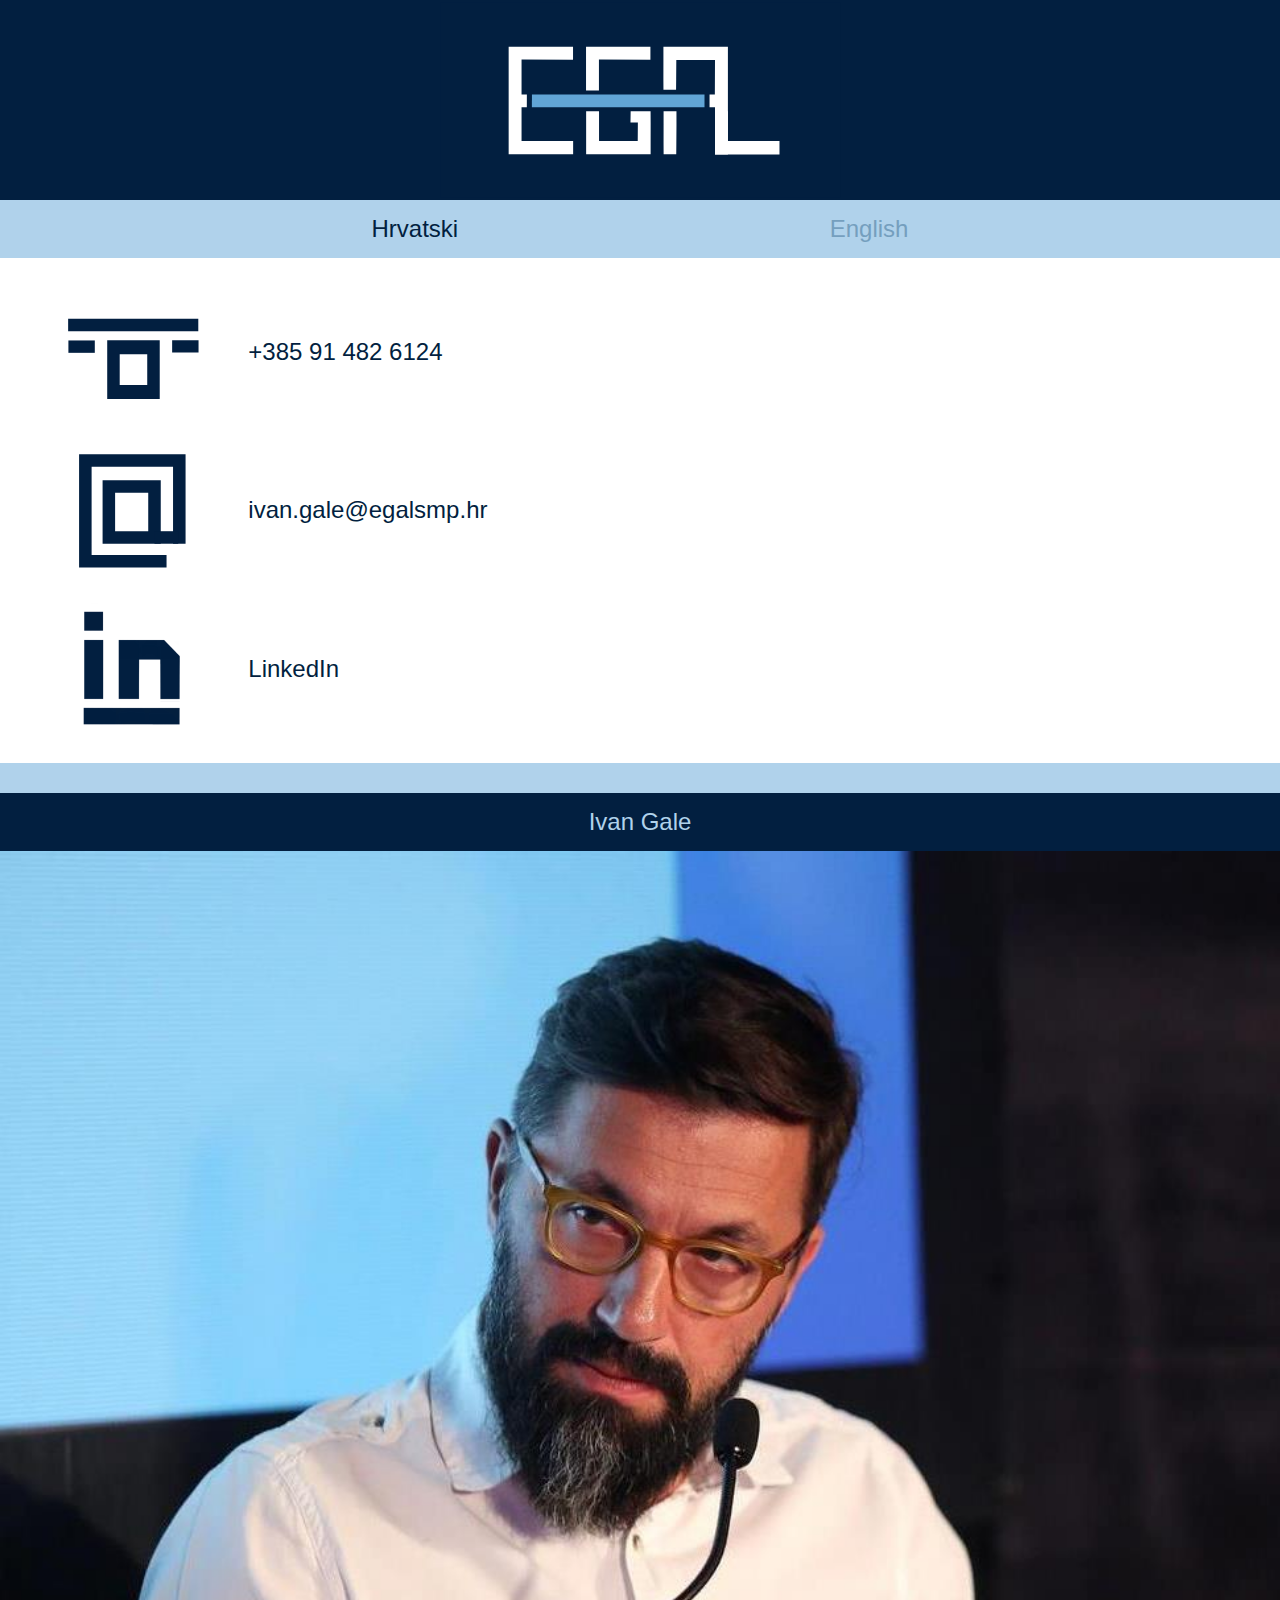
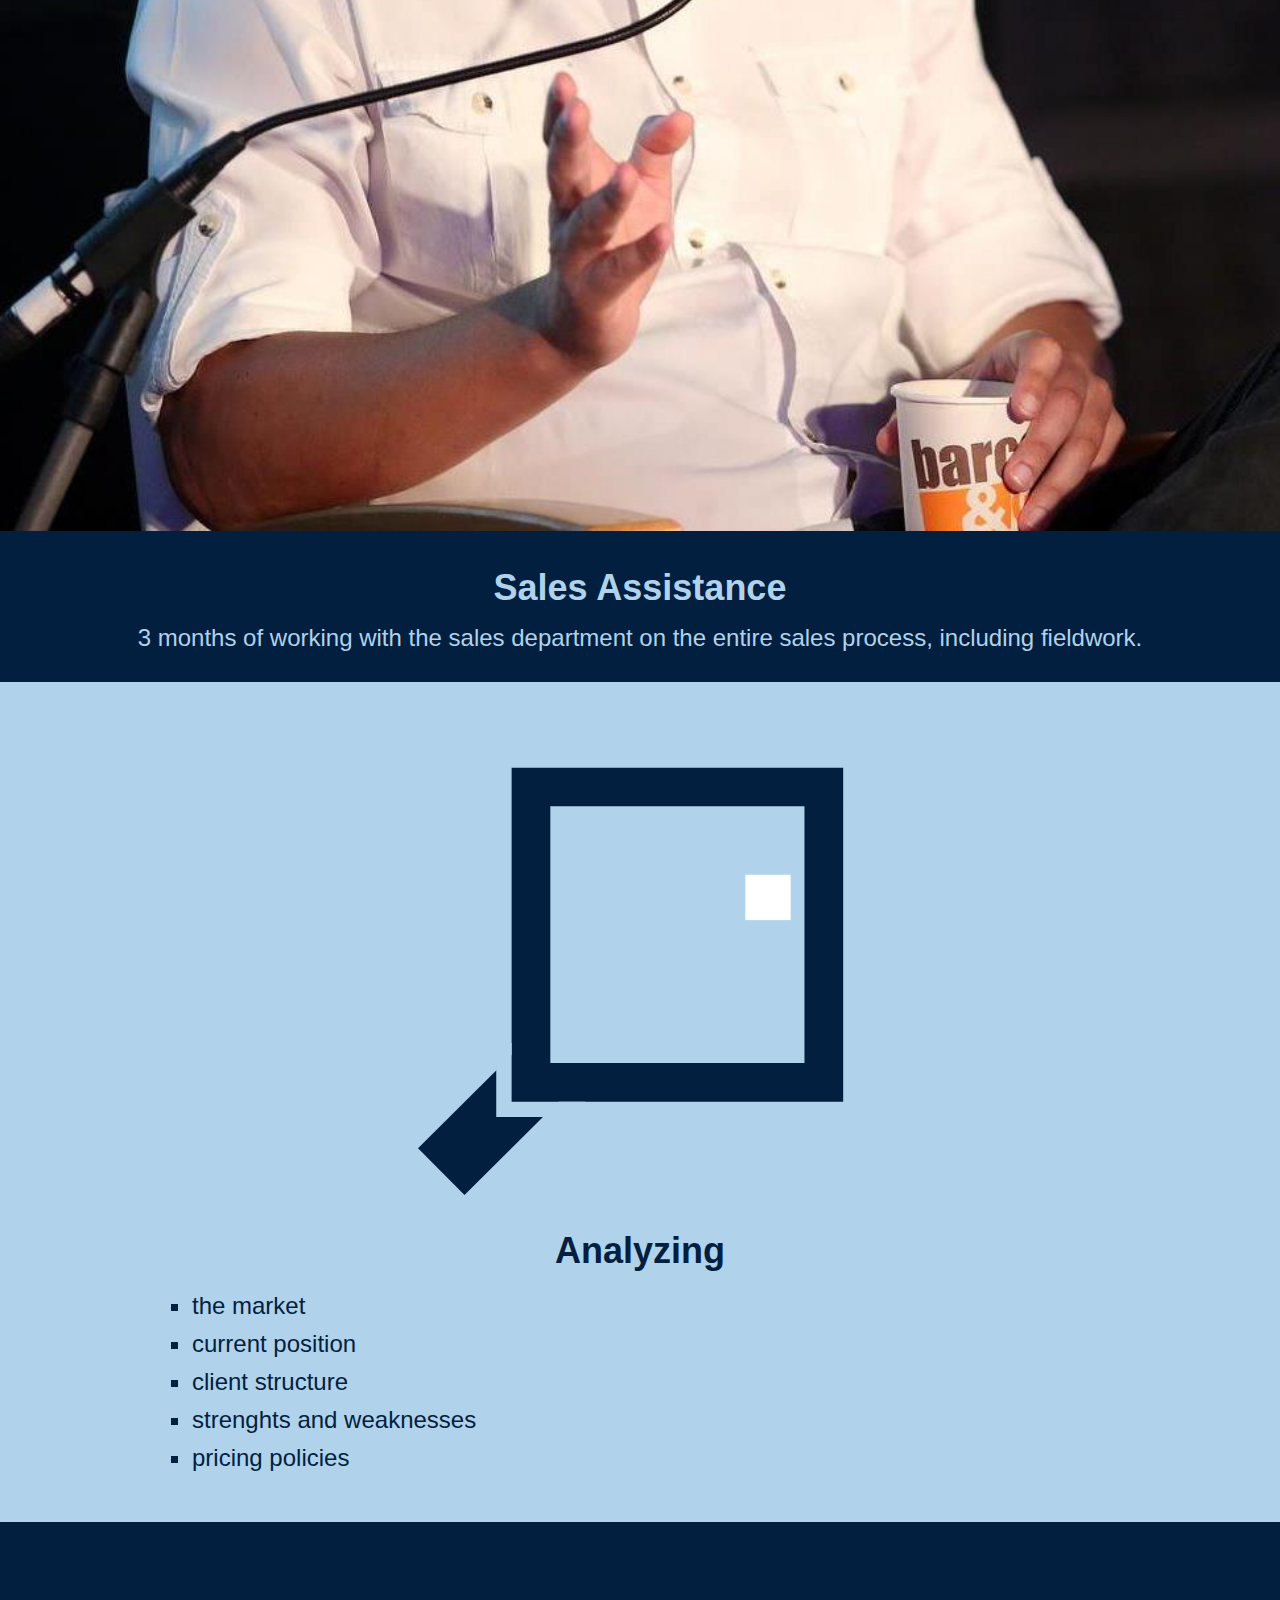
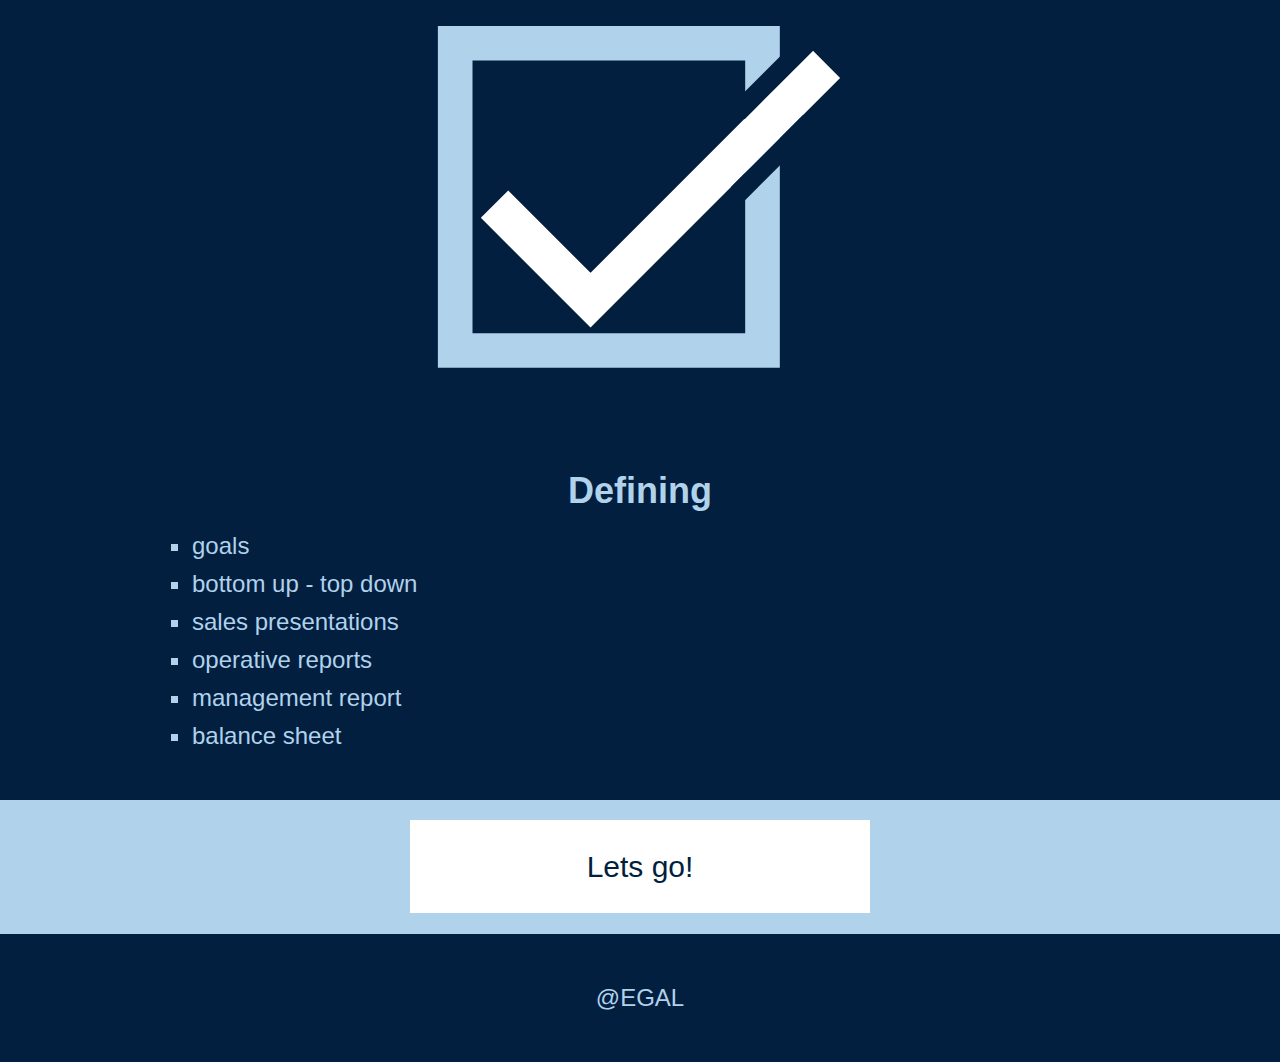
==== en/index.html @ 9bb43aa2 "Add files via upload" ====
<!DOCTYPE html>
<html lang="en">
<head>
    <meta charset="UTF-8">
    <meta name="viewport" content="width=device-width, initial-scale=1.0">
    <title>EGAL</title>
    <link rel="stylesheet" href="../index.css">
    <link rel="shortcut icon" href="../img/favicon.svg" type="image/x-icon">
</head>
<body>
    <section id="top">
        <img src="../img/logo.svg" alt="logo">
    </section>
    <section class="jezik">
        <a href="../hr/index.html" lang="hr" >Hrvatski</a>
        <a href="#" id="odabrani">English</a>
    </section>
    <section class="kontakt" id="kontaktStart">
        <a href="tel:+385914826124">
            <div class="kont-item">
                <img src="../img/tel.svg" alt="tel">
                <p>+385 91 482 6124</p>
            </div>
        </a>
        <a href="mailto:ivan.gale@egalsmp.hr">
            <div class="kont-item">
                <img src="../img/mail.svg" alt="tel">
                <p>ivan.gale@egalsmp.hr</p>
            </div>
        </a>
        <a href="https://www.linkedin.com/in/ivan-gale-0892b82/">
            <div class="kont-item" >
                <img src="../img/LinkedIn.png" alt="tel">
                <p>LinkedIn</p>
            </div>
        </a>
    </section>

    <section class="ivan">
        <p>Ivan Gale</p>
        <img src="../img/ivan.jpeg" alt="Ja">
        <article>
            <h2>Sales Assistance</h2>
            <p>3 months of working with the sales department on the entire sales process, including fieldwork.</p>
        </article>
    </section>

    <section class="analiza">
        <img src="../img/analiza.svg" alt="analiza">
        <h2>Analyzing</h2>
        <ul>
            <li>the market</li>
            <li>current position</li>
            <li>client structure</li>
            <li>strenghts and weaknesses</li>
            <li>pricing policies</li>
        </ul>
    </section>

    <section class="definiranje">
        <img src="../img/definiranje.svg" alt="definiranje">
        <h2>Defining</h2>
        <ul>
            <li>goals</li>
            <li>bottom up - top down</li>
            <li>sales presentations</li>
            <li>operative reports</li>
            <li>management report</li>
            <li>balance sheet</li>
        </ul>
    </section>

    <section id="start-section">
        <a id="start" href="#kontaktStart">Lets go!</a>
    </section>

    <footer>
        @EGAL
    </footer>
</body>
</html>
---- index.css ----
*{
    margin: 0;
    padding: 0;
}

html {
    scroll-behavior: smooth;
  }

body{
    background-color: rgb(176, 210, 235);
    font-family: Arial, Helvetica, sans-serif;
    color:rgb(2, 31, 64);
    font-size: 24px;
    text-align: center;
}

img{
    width: 100%;
}

a{
    text-decoration: none;
    color: rgb(2, 31, 64);
}

#top{
    background-color: rgb(2, 31, 64);
    max-height: 200px;
}

#top img{
    max-height: 200px;
}

.kontakt{
    display: flex;
    flex-direction: column;
    padding: 15px 5%;
    background-color: white;
}

.kont-item{
    display: flex;
    flex-direction: row;
    justify-content: left;
    align-items: center;
    margin:10px 0;
}

.kont-item img{
    width: 12%;
    margin-right: 4%;
}

.jezik{
    display: flex;
    flex-direction: row;
    justify-content: space-evenly;
    padding: 15px 0;
}

#odabrani{
    color:rgb(117, 159, 190);
}

.ivan{
    color: rgb(176, 210, 235);
    background-color: rgb(2, 31, 64);
    margin-top: 30px;
}

.ivan > p{
    padding: 15px 0;
}

article{
    padding: 30px 1%;
}

article h2{
    margin-bottom: 15px;
}

.analiza, .definiranje{
    padding: 30px 0;
    list-style-type: square;
}

.analiza img, .definiranje img{
    width: 40%;
}

.analiza ul, .definiranje ul{
    width: 85%;
    padding: 15px 0 15px 15%;
    list-style-type: square;
}

.analiza ul li , .definiranje ul li{
    text-align: left;
    padding: 5px 0;
}

.definiranje{
    color:rgb(176, 210, 235);
    background-color: rgb(2, 31, 64);
}

#start-section{
    padding: 50px;
}

#start{
    background-color: white;
    width: 85%;
    padding: 30px 15%;
    font-size: 30px;
}

footer{
    display: flex;
    align-items: center;
    justify-content: center;
    padding: 50px 0;
    color:rgb(176, 210, 235);
    background-color: rgb(2, 31, 64);
}
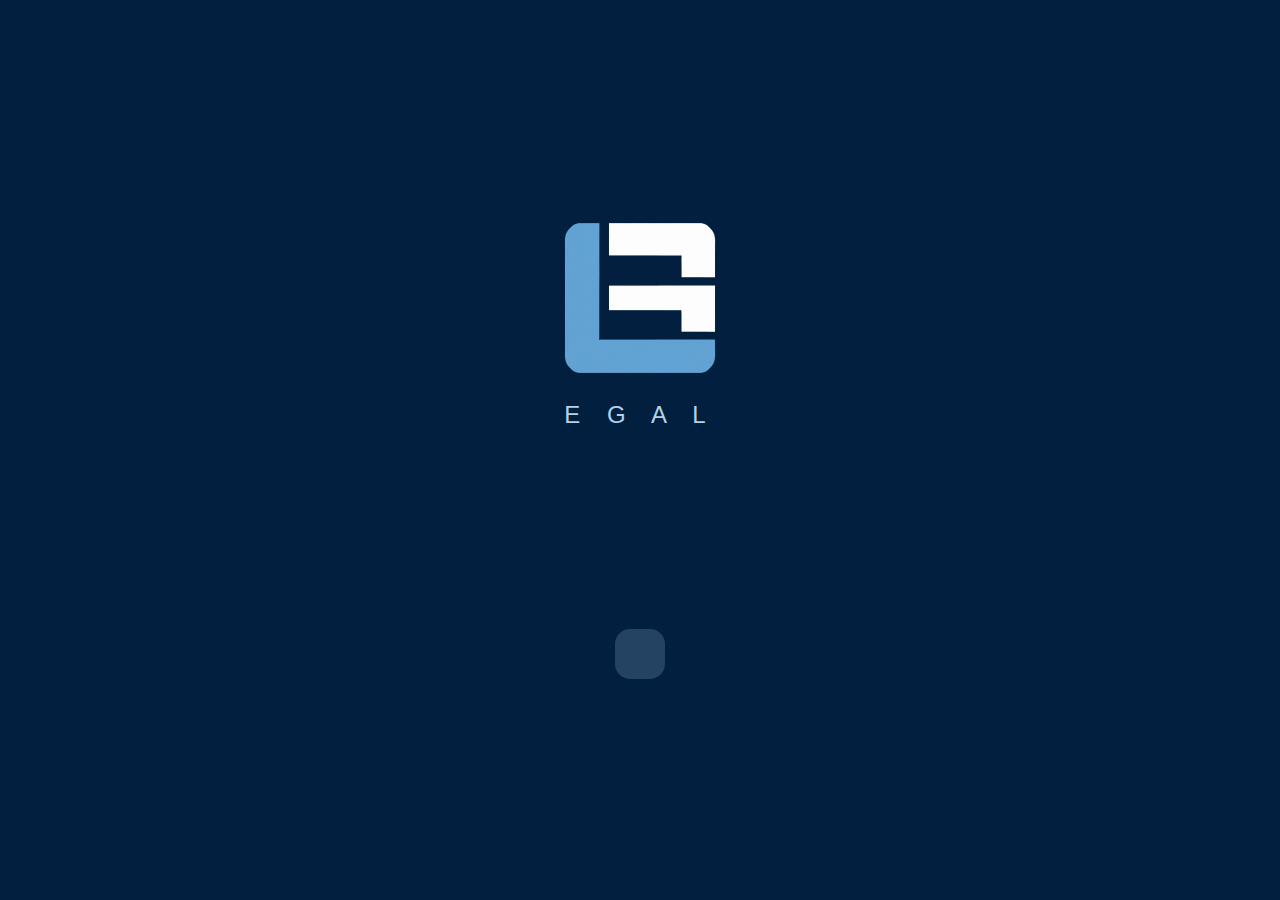
==== commit 9b3b0ae0: "Add files via upload" ====
--- a/en/index.html
+++ b/en/index.html
@@ -1,81 +1,46 @@
 <!DOCTYPE html>
-<html lang="en">
+<html lang="hr">
 <head>
     <meta charset="UTF-8">
     <meta name="viewport" content="width=device-width, initial-scale=1.0">
     <title>EGAL</title>
     <link rel="stylesheet" href="../index.css">
-    <link rel="shortcut icon" href="../img/favicon.svg" type="image/x-icon">
+    <link rel="shortcut icon" href="../img/logo.png" type="image/x-icon">
 </head>
 <body>
-    <section id="top">
-        <img src="../img/logo.svg" alt="logo">
+    <section id="top" onclick="fadeOut()">
+        <div id = "top-content">
+            <img src="../img/logo1.png" alt="logo">
+            <p>E G A L</p>
+        </div>
+        <div id="press">
+        </div>
     </section>
-    <section class="jezik">
-        <a href="../hr/index.html" lang="hr" >Hrvatski</a>
-        <a href="#" id="odabrani">English</a>
+    <section id="explanation">
+        <p>"Analysis - Defining - Action - Monitoring"</p>
     </section>
-    <section class="kontakt" id="kontaktStart">
-        <a href="tel:+385914826124">
-            <div class="kont-item">
-                <img src="../img/tel.svg" alt="tel">
-                <p>+385 91 482 6124</p>
-            </div>
-        </a>
-        <a href="mailto:ivan.gale@egalsmp.hr">
-            <div class="kont-item">
-                <img src="../img/mail.svg" alt="tel">
-                <p>ivan.gale@egalsmp.hr</p>
-            </div>
-        </a>
-        <a href="https://www.linkedin.com/in/ivan-gale-0892b82/">
-            <div class="kont-item" >
-                <img src="../img/LinkedIn.png" alt="tel">
-                <p>LinkedIn</p>
-            </div>
-        </a>
+    <section id="contacts">
+        <div class="contact-type" onclick="window.open('https://www.linkedin.com/in/ivan-gale-0892b82/', '_blank');" style="cursor: pointer;">
+            <img src="../img/LinkedIn.png" alt="linkedin">
+            <p>Web</p>
+        </div>
+        <div class="contact-type" onclick="window.location.href='mailto:ivan.gale@egalsmp.hr';" style="cursor: pointer;">
+            <img src="../img/mail.svg" alt="mail">
+            <p>Mail</p>
+        </div>        
+        
+        <div class="contact-type" onclick="window.location.href='tel:+385914826124';" style="cursor: pointer;">
+            <img src="../img/tel.svg" alt="phone">
+            <p>Call</p>
+        </div>
+        
     </section>
+</body>
 
-    <section class="ivan">
-        <p>Ivan Gale</p>
-        <img src="../img/ivan.jpeg" alt="Ja">
-        <article>
-            <h2>Sales Assistance</h2>
-            <p>3 months of working with the sales department on the entire sales process, including fieldwork.</p>
-        </article>
-    </section>
+<script>
+    function fadeOut() {
+        document.getElementById("top").classList.add("hidden");
+    }
+    </script>
 
-    <section class="analiza">
-        <img src="../img/analiza.svg" alt="analiza">
-        <h2>Analyzing</h2>
-        <ul>
-            <li>the market</li>
-            <li>current position</li>
-            <li>client structure</li>
-            <li>strenghts and weaknesses</li>
-            <li>pricing policies</li>
-        </ul>
-    </section>
-
-    <section class="definiranje">
-        <img src="../img/definiranje.svg" alt="definiranje">
-        <h2>Defining</h2>
-        <ul>
-            <li>goals</li>
-            <li>bottom up - top down</li>
-            <li>sales presentations</li>
-            <li>operative reports</li>
-            <li>management report</li>
-            <li>balance sheet</li>
-        </ul>
-    </section>
-
-    <section id="start-section">
-        <a id="start" href="#kontaktStart">Lets go!</a>
-    </section>
-
-    <footer>
-        @EGAL
-    </footer>
-</body>
 </html>--- a/index.css
+++ b/index.css
@@ -1,128 +1,174 @@
+/*
+background-color: rgb(176, 210, 235); light blue
+background-color: rgb(2, 31, 64); dark blue
+*/
 *{
     margin: 0;
     padding: 0;
 }
 
+
 html {
     scroll-behavior: smooth;
+    scrollbar-width: none;
   }
 
+  ::-webkit-scrollbar {
+    display: none;
+}
+
 body{
+    font-family: Arial, Helvetica, sans-serif;
+    color: rgb(2, 31, 64);
     background-color: rgb(176, 210, 235);
-    font-family: Arial, Helvetica, sans-serif;
-    color:rgb(2, 31, 64);
     font-size: 24px;
     text-align: center;
+    user-select: none;
 }
 
 img{
+    width: 60%;
+}
+
+#top{
+    display: flex;
+    align-items: center;
+    justify-content: center;
+    flex-direction: column;
+    height: 100vh;
     width: 100%;
+    letter-spacing: 10px;
+    background-color: rgb(2, 31, 64); 
+    color:rgb(176, 210, 235);
+    transition: 0.5s;
+    position:fixed;
+    top: 0;
+    z-index: 1;
+}
+
+#top p{
+    margin-top: 20px;
+}
+
+#top-content{
+    animation: fadein 1s ease-out;
+}
+
+#press{
+    transition: 0.15s;
+    margin-top: 200px;
+    opacity: 0.2;
+    width: 50px;
+    height: 50px;
+    border-radius: 15px;
+    background-color: rgb(176, 210, 235);
+    animation: growShrink 2s infinite;
+}
+
+#press:hover{
+    opacity: 1;
+}
+
+#explanation{
+    padding: 15px;
+    padding-top: 100px;
+    color: rgb(2, 31, 64);
+    font-weight: bold;
+    font-size: 20px;
+}
+
+#contacts{
+    flex-direction: column;
+    margin-top: 100px;
+}
+
+.contact-type{
+    background-color: white;
+    border-radius: 15px;
+    width: 20%;
+    padding: 5%;
+    text-align: center;
+    margin: 50px auto 0;
+    letter-spacing: 2px;
+    transition: 0.2s;
+    display: flex;
+    align-items: center;
+    justify-content: center;
+    flex-direction: column;
+}
+
+.contact-type img{
+    width: 80%;
 }
 
 a{
     text-decoration: none;
-    color: rgb(2, 31, 64);
+    color:  rgb(2, 31, 64); 
 }
 
-#top{
-    background-color: rgb(2, 31, 64);
-    max-height: 200px;
+@keyframes fadein{
+    0% {
+        opacity: 0;
+    }
+    100% {
+        opacity: 1;
+    }
 }
 
-#top img{
-    max-height: 200px;
+@keyframes fadeout {
+    0% { opacity: 1; }
+    100% { opacity: 0; visibility: hidden; }
 }
 
-.kontakt{
-    display: flex;
-    flex-direction: column;
-    padding: 15px 5%;
-    background-color: white;
+@keyframes growShrink {
+    0% {
+        transform: scale(1); /* Initial size */
+    }
+    50% {
+        transform: scale(1.2); /* Grow to 1.5 times the size */
+    }
+    100% {
+        transform: scale(1); /* Shrink back to initial size */
+    }
 }
 
-.kont-item{
-    display: flex;
-    flex-direction: row;
-    justify-content: left;
-    align-items: center;
-    margin:10px 0;
+.hidden {
+    animation: fadeout 0.5s forwards;
 }
 
-.kont-item img{
-    width: 12%;
-    margin-right: 4%;
+@media (min-width: 800px) {
+
+    
+    #top-content{
+        width: 20%;
+    }
+
+    #explanation{
+        font-size: 32px;
+    }
+
+    #contacts{
+        display: flex;
+        flex-direction: row;
+        justify-content:space-around;
+        width: 50%;
+        margin: 200px auto 0;
+        align-items: flex-start;
+    }
+
+    .contact-type{
+        width: 15%;
+        margin: 0 50px;
+        padding: 1%;
+        background-color: rgba(255, 255, 255, 0.562);
+    }
+
+    .contact-type:hover{
+        background-color: white;
+        transform: scale(1.1);
+    }
+
+    .contact-type img{
+        width: 100%;
+    }
 }
-
-.jezik{
-    display: flex;
-    flex-direction: row;
-    justify-content: space-evenly;
-    padding: 15px 0;
-}
-
-#odabrani{
-    color:rgb(117, 159, 190);
-}
-
-.ivan{
-    color: rgb(176, 210, 235);
-    background-color: rgb(2, 31, 64);
-    margin-top: 30px;
-}
-
-.ivan > p{
-    padding: 15px 0;
-}
-
-article{
-    padding: 30px 1%;
-}
-
-article h2{
-    margin-bottom: 15px;
-}
-
-.analiza, .definiranje{
-    padding: 30px 0;
-    list-style-type: square;
-}
-
-.analiza img, .definiranje img{
-    width: 40%;
-}
-
-.analiza ul, .definiranje ul{
-    width: 85%;
-    padding: 15px 0 15px 15%;
-    list-style-type: square;
-}
-
-.analiza ul li , .definiranje ul li{
-    text-align: left;
-    padding: 5px 0;
-}
-
-.definiranje{
-    color:rgb(176, 210, 235);
-    background-color: rgb(2, 31, 64);
-}
-
-#start-section{
-    padding: 50px;
-}
-
-#start{
-    background-color: white;
-    width: 85%;
-    padding: 30px 15%;
-    font-size: 30px;
-}
-
-footer{
-    display: flex;
-    align-items: center;
-    justify-content: center;
-    padding: 50px 0;
-    color:rgb(176, 210, 235);
-    background-color: rgb(2, 31, 64);
-}